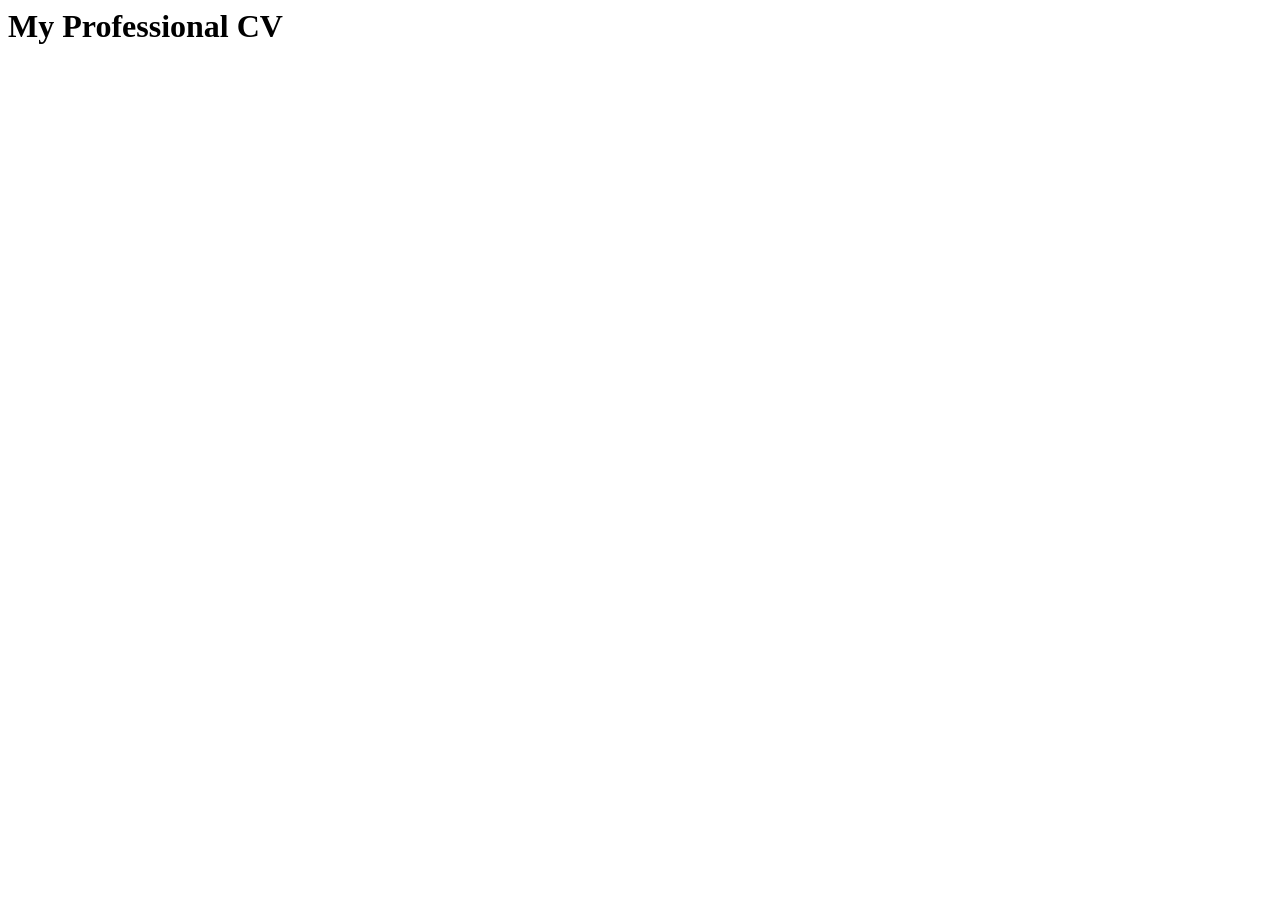
==== index.html @ e90fa94d "init: add index.html" ====
<!DOCTIPE html>
<html lang="en">
<head>
  <meta charset="UTF-8">
  <meta name="viewport" content="width=device-width, initial-scale=1.0">
  <title>RRSchool CV</title>
  <link rel="stylesheet" href="style.css">
</head> 
<body>
  <header>
    <h1>My Professional CV</h1>
  </header>
  <main>
    <p> </p>
  </main> 
</body>  
</html>
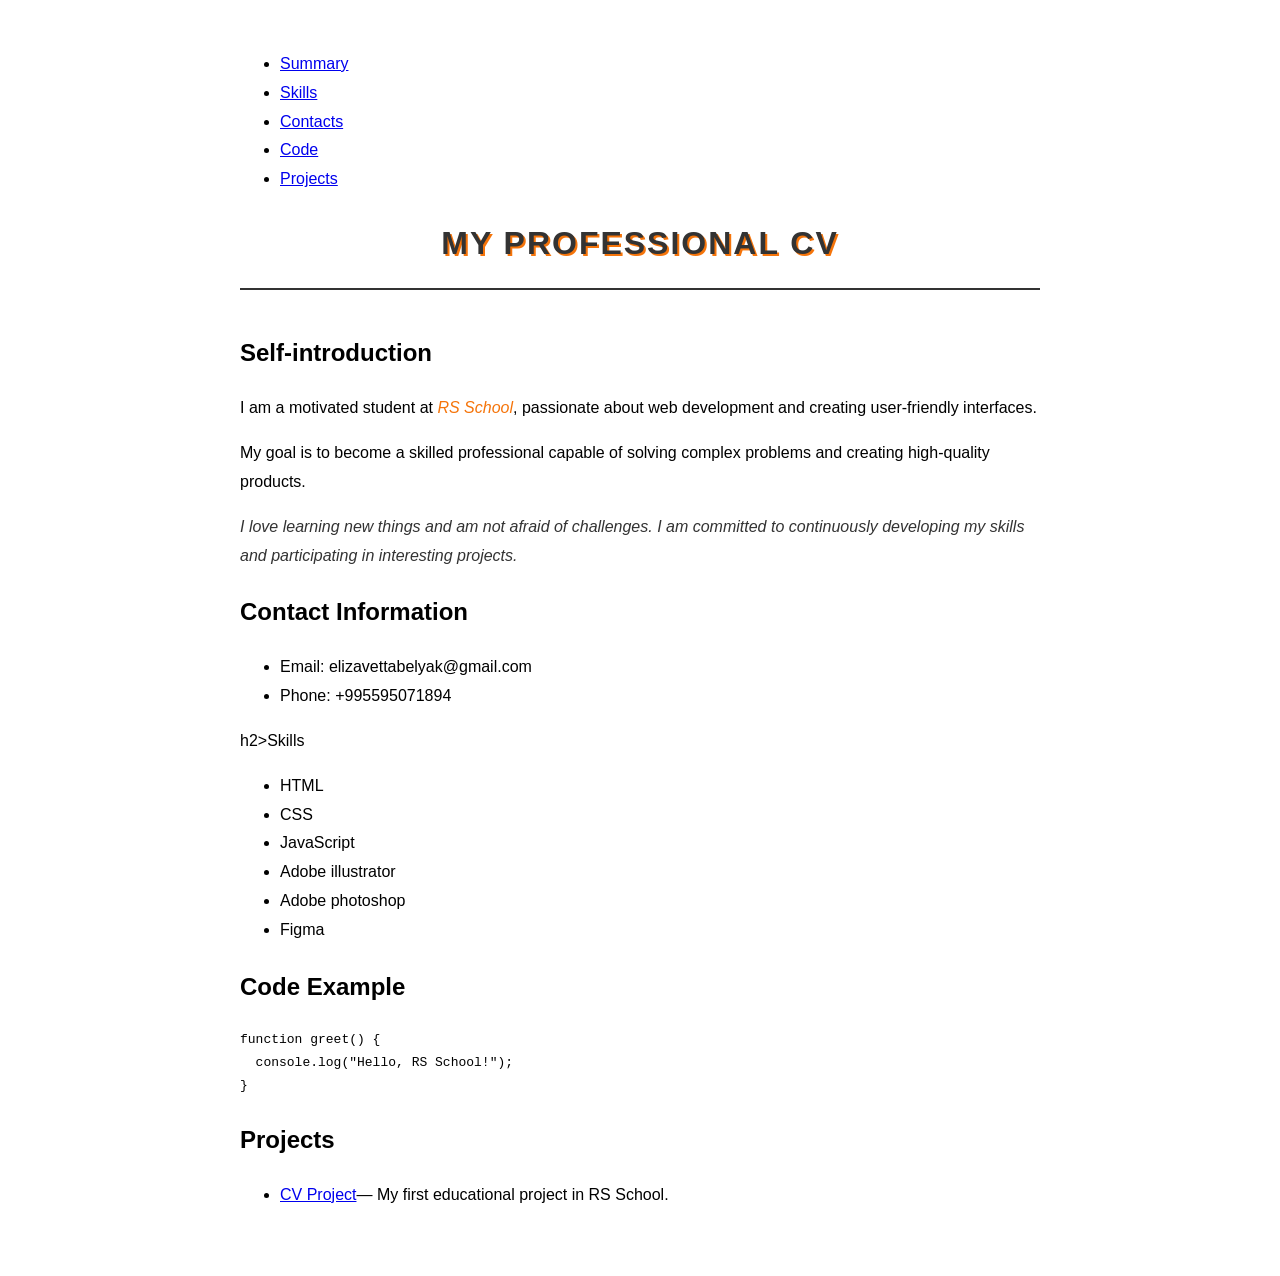
==== commit 41bb6b38: "refactor: fix code block and update About section" ====
--- a/index.html
+++ b/index.html
@@ -3,15 +3,68 @@
 <head>
   <meta charset="UTF-8">
   <meta name="viewport" content="width=device-width, initial-scale=1.0">
-  <title>RRSchool CV</title>
+  <title>CV - Elizaveta Belyak</title>
   <link rel="stylesheet" href="style.css">
 </head> 
+  
 <body>
   <header>
+    <nav>
+      <ul>
+        <li><a href="#summary">Summary</a></li>
+        <li><a href="#skills">Skills</a></li>
+        <li><a href="#contacts">Contacts</a></li>
+        <li><a href="#code">Code</a></li>
+        <li><a href="#projects">Projects</a></li>
+      </ul> 
+    </nav> 
     <h1>My Professional CV</h1>
+    <img src="">
   </header>
+  
   <main>
-    <p> </p>
+   <section id="summary">
+      <h2>Self-introduction</h2>
+      <p>I am a motivated student at <span class="highlight2">RS School</span>, passionate about web development and creating user-friendly interfaces.</p>
+      <p>My goal is to become a skilled professional capable of solving complex problems and creating high-quality products.</p>
+      <p><span class="highlight">I love learning new things and am not afraid of challenges. I am committed to continuously developing my skills and participating in interesting projects.</span></p>
+   </section>
+      
+   <section id="contacts">
+      <h2>Contact Information</h2>
+      <ul>
+        <li>Email: elizavettabelyak@gmail.com</li>
+        <li>Phone: +995595071894</li>
+      </ul>
+   </section>  
+
+   <section id="skills"> 
+      h2>Skills</h2>
+      <ul>
+        <li>HTML</li>
+        <li>CSS</li>
+        <li>JavaScript</li>
+        <li>Adobe illustrator</li>
+        <li>Adobe photoshop</li>
+        <li>Figma</li>
+      </ul>  
+   </section> 
+    
+   <section id="code">
+     <h2>Code Example</h2>
+          <pre><code>function greet() {
+  console.log("Hello, RS School!");
+}</code></pre>
+   </section>
+
+   <section id="projects"> 
+     <h2>Projects</h2>
+     <ul>
+       <li><a href="https://github.com/elizaveta-belyak/rsschool-cv">CV Project</a>— My first educational project in RS School.</li>
+     </ul>
+   </section>
   </main> 
+  <footer>
+  </footer> 
 </body>  
 </html>
--- a/style.css
+++ b/style.css
@@ -0,0 +1,29 @@
+body {
+  background-color: #ffffff;
+  color: #000000;
+  font-family: 'Arial', sans-serif;
+  line-height: 1.8;
+  padding: 50px;
+  max-width: 800px;
+  margin: 0 auto;
+}
+
+h1 {
+  color: #333333;
+  text-align: center;
+  text-transform: uppercase;
+  letter-spacing: 2px;
+  text-shadow: 2px 2px 0px #f5740a;
+  border-bottom: 2px solid #333333;
+  padding-bottom: 15px;
+}
+
+.highlight {
+  color: #333333;
+  font-style: italic;
+}
+
+.highlight2 {
+  color: #f5740a;
+  font-style: italic;
+}
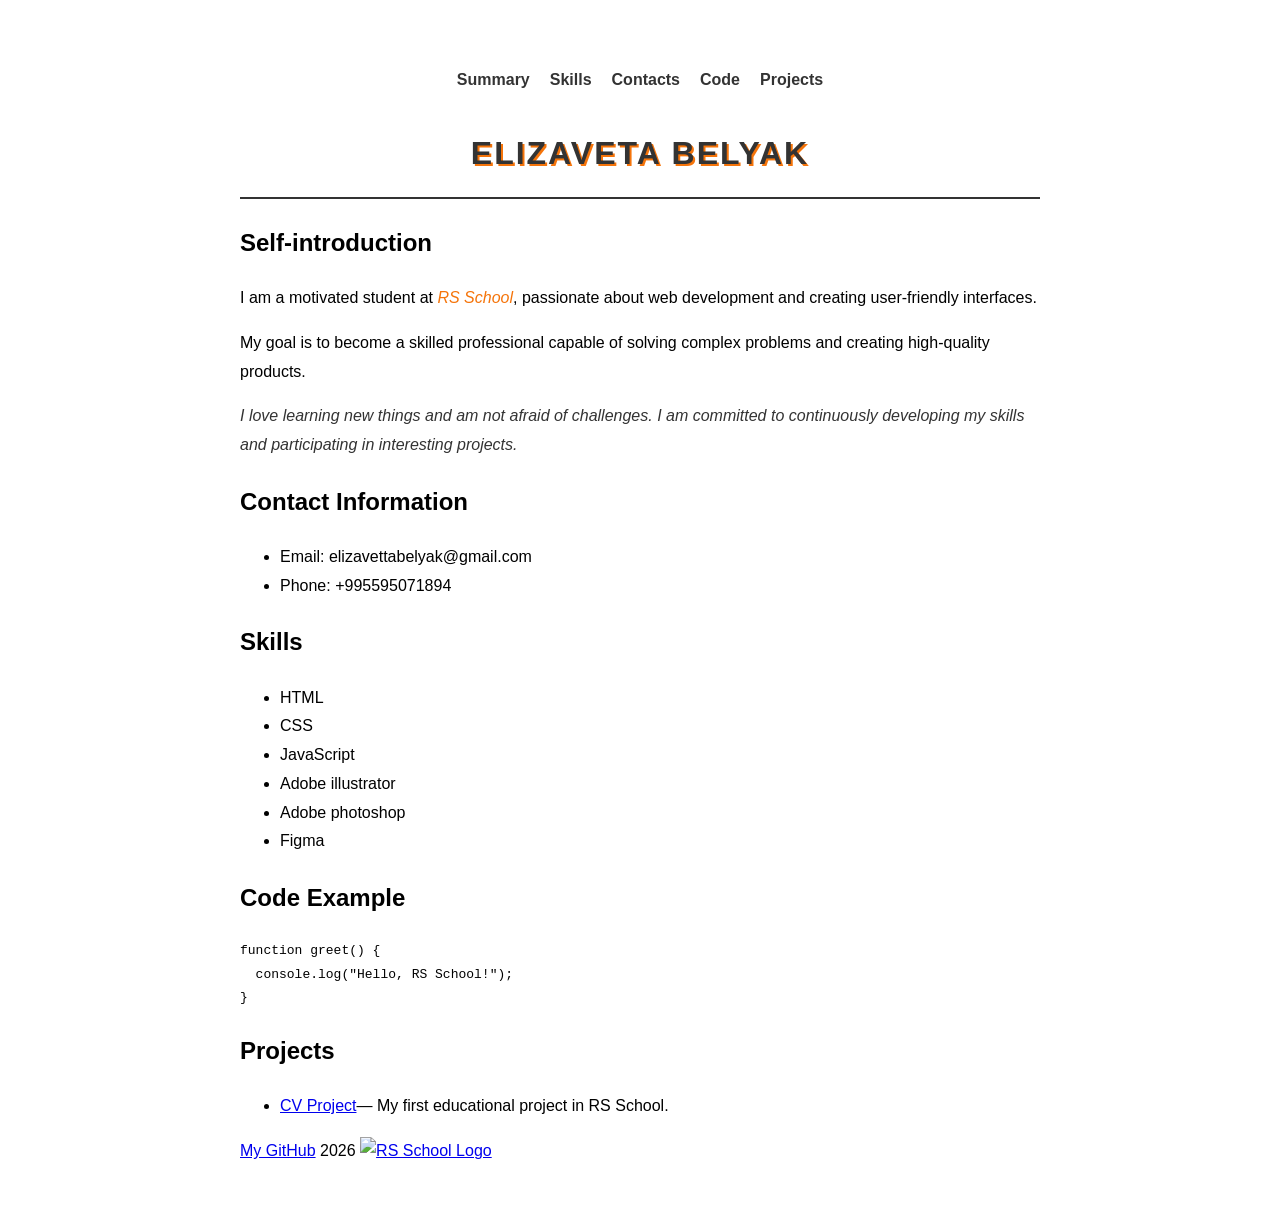
==== commit b56eb9ec: "feat: add main content and semantic tags" ====
--- a/index.html
+++ b/index.html
@@ -1,4 +1,4 @@
-<!DOCTIPE html>
+<!DOCTYPE html>
 <html lang="en">
 <head>
   <meta charset="UTF-8">
@@ -18,8 +18,7 @@
         <li><a href="#projects">Projects</a></li>
       </ul> 
     </nav> 
-    <h1>My Professional CV</h1>
-    <img src="">
+    <h1>Elizaveta Belyak</h1>
   </header>
   
   <main>
@@ -39,7 +38,7 @@
    </section>  
 
    <section id="skills"> 
-      h2>Skills</h2>
+      <h2>Skills</h2>
       <ul>
         <li>HTML</li>
         <li>CSS</li>
@@ -51,11 +50,11 @@
    </section> 
     
    <section id="code">
-     <h2>Code Example</h2>
-          <pre><code>function greet() {
+    <h2>Code Example</h2>
+    <pre><code>function greet() {
   console.log("Hello, RS School!");
 }</code></pre>
-   </section>
+  </section>
 
    <section id="projects"> 
      <h2>Projects</h2>
@@ -65,6 +64,13 @@
    </section>
   </main> 
   <footer>
+    <div class="footer-content">
+       <a href="https://github.com/elizaveta-belyak" target="_blank">My GitHub</a>
+       <span>2026</span>
+       <a href="https://rs.school/courses/html-css-js-basics" target="_blank">
+       <img src="https://rs.school/images/rs_school_js.svg" alt="RS School Logo" width="50">
+       </a>
+    </div>
   </footer> 
 </body>  
 </html>
--- a/style.css
+++ b/style.css
@@ -27,3 +27,22 @@
   color: #f5740a;
   font-style: italic;
 }
+
+nav ul {
+  list-style: none;
+  padding: 0;
+  display: flex;
+  justify-content: center;
+  gap: 20px;
+  margin-bottom: 30px;
+}
+
+nav a {
+  text-decoration: none;
+  color: #333333;
+  font-weight: bold;
+}
+
+nav a:hover {
+  color: #f5740a;
+}
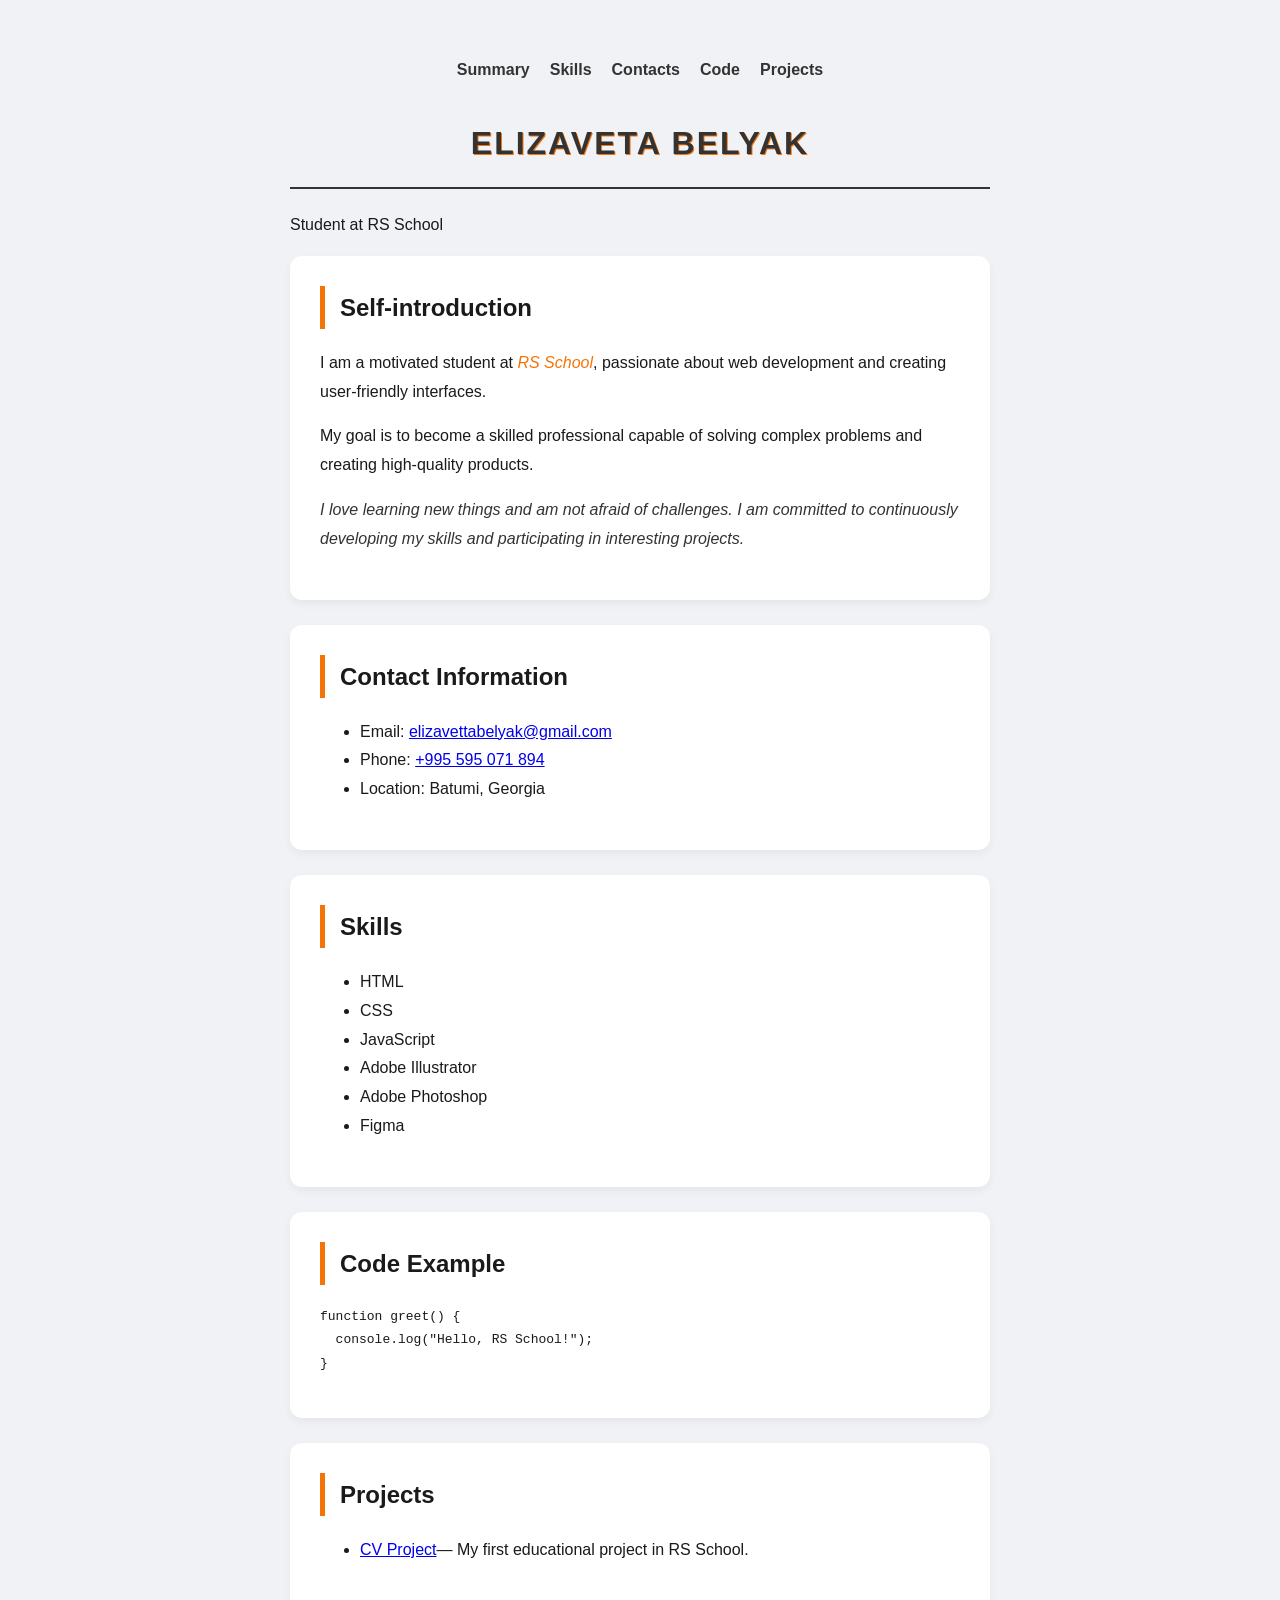
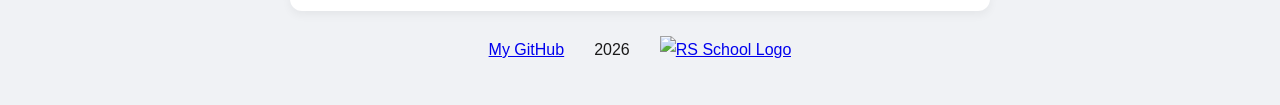
==== commit ed3f3f41: "feat: final polished version of CV" ====
--- a/index.html
+++ b/index.html
@@ -6,7 +6,7 @@
   <title>CV - Elizaveta Belyak</title>
   <link rel="stylesheet" href="style.css">
 </head> 
-  
+
 <body>
   <header>
     <nav>
@@ -19,6 +19,7 @@
       </ul> 
     </nav> 
     <h1>Elizaveta Belyak</h1>
+    <p>Student at RS School</p>
   </header>
   
   <main>
@@ -28,12 +29,13 @@
       <p>My goal is to become a skilled professional capable of solving complex problems and creating high-quality products.</p>
       <p><span class="highlight">I love learning new things and am not afraid of challenges. I am committed to continuously developing my skills and participating in interesting projects.</span></p>
    </section>
-      
+  
    <section id="contacts">
       <h2>Contact Information</h2>
       <ul>
-        <li>Email: elizavettabelyak@gmail.com</li>
-        <li>Phone: +995595071894</li>
+        <li>Email: <a href="mailto:elizavettabelyak@gmail.com">elizavettabelyak@gmail.com</a></li>
+        <li>Phone: <a href="tel:+995595071894">+995 595 071 894</a></li>
+        <li>Location: Batumi, Georgia</li>
       </ul>
    </section>  
 
@@ -43,12 +45,12 @@
         <li>HTML</li>
         <li>CSS</li>
         <li>JavaScript</li>
-        <li>Adobe illustrator</li>
-        <li>Adobe photoshop</li>
+        <li>Adobe Illustrator</li>
+        <li>Adobe Photoshop</li>
         <li>Figma</li>
       </ul>  
    </section> 
-    
+
    <section id="code">
     <h2>Code Example</h2>
     <pre><code>function greet() {
@@ -59,7 +61,7 @@
    <section id="projects"> 
      <h2>Projects</h2>
      <ul>
-       <li><a href="https://github.com/elizaveta-belyak/rsschool-cv">CV Project</a>— My first educational project in RS School.</li>
+       <li><a href="https://github.com/elizaveta-belyak/rsschool-cv" target="_blank">CV Project</a>— My first educational project in RS School.</li>
      </ul>
    </section>
   </main> 
--- a/style.css
+++ b/style.css
@@ -1,22 +1,36 @@
 body {
-  background-color: #ffffff;
-  color: #000000;
+  background-color: #f0f2f5;
+  color: #1a1a1a;
   font-family: 'Arial', sans-serif;
   line-height: 1.8;
-  padding: 50px;
-  max-width: 800px;
+  padding: 40px 20px;
+  max-width: 700px;
   margin: 0 auto;
 }
+
+section {
+  background-color: #ffffff;
+  padding: 30px;
+  margin-bottom: 25px;
+  border-radius: 12px;
+  box-shadow: 0 4px 10px rgba(0, 0, 0, 0.05);
+}  
 
 h1 {
   color: #333333;
   text-align: center;
   text-transform: uppercase;
   letter-spacing: 2px;
-  text-shadow: 2px 2px 0px #f5740a;
+  text-shadow: 1px 1px 0px #f5740a;
   border-bottom: 2px solid #333333;
   padding-bottom: 15px;
 }
+
+h2 {
+  border-left: 5px solid #f5740a;
+  padding-left: 15px;
+  margin-top: 0;
+} 
 
 .highlight {
   color: #333333;
@@ -27,6 +41,18 @@
   color: #f5740a;
   font-style: italic;
 }
+
+.footer-content {
+  display: flex;
+  align-items: center;
+  justify-content: center;
+  gap: 30px;
+}
+
+.footer-content img {
+  width: 50px;
+  height: auto;
+}  
 
 nav ul {
   list-style: none;
@@ -41,6 +67,7 @@
   text-decoration: none;
   color: #333333;
   font-weight: bold;
+  transition: 0.3s;
 }
 
 nav a:hover {
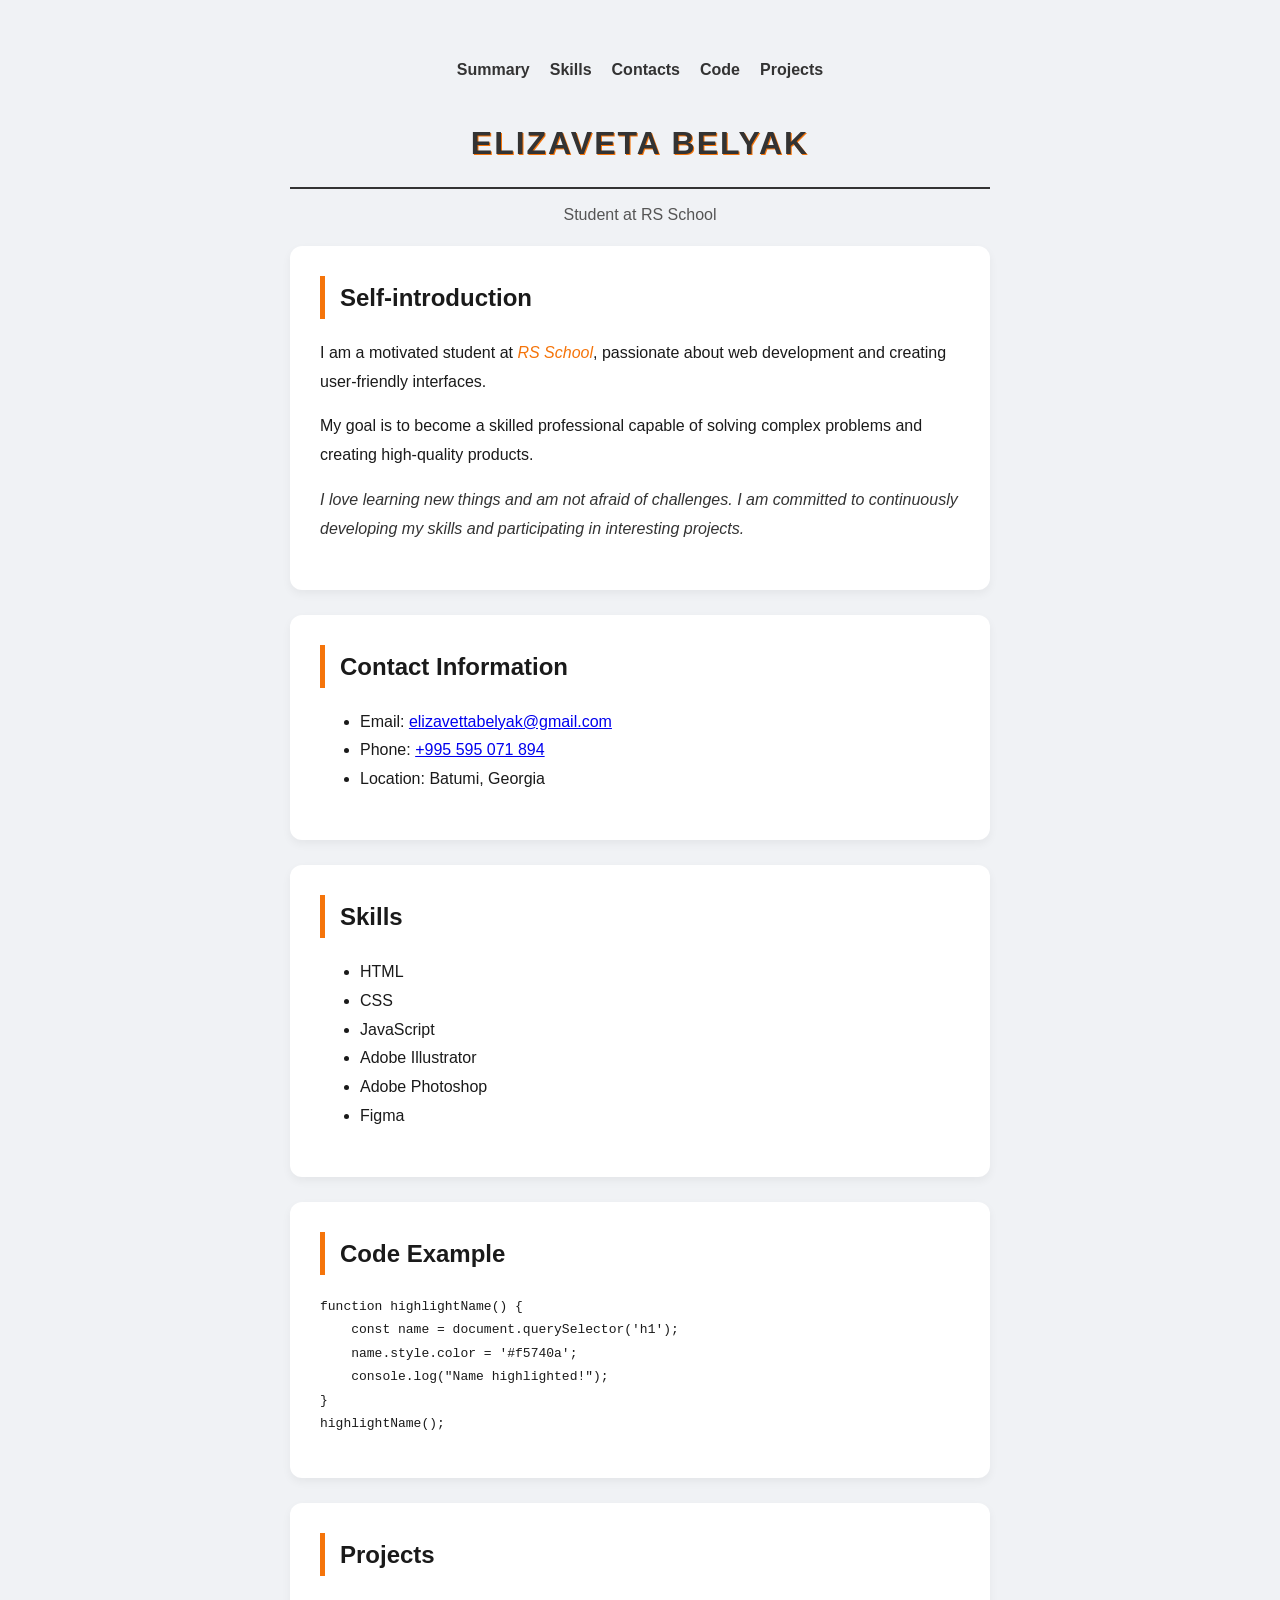
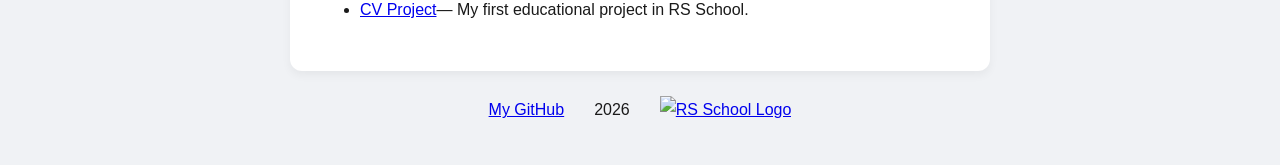
==== commit 3fa18eaa: "feat: update code example to js function and fix logo link" ====
--- a/index.html
+++ b/index.html
@@ -19,7 +19,7 @@
       </ul> 
     </nav> 
     <h1>Elizaveta Belyak</h1>
-    <p>Student at RS School</p>
+    <p>Student at RS School</p> </header>
   </header>
   
   <main>
@@ -53,10 +53,13 @@
 
    <section id="code">
     <h2>Code Example</h2>
-    <pre><code>function greet() {
-  console.log("Hello, RS School!");
-}</code></pre>
-  </section>
+    <pre><code>function highlightName() {
+    const name = document.querySelector('h1');
+    name.style.color = '#f5740a';
+    console.log("Name highlighted!");
+}
+highlightName();</code></pre>
+</section>
 
    <section id="projects"> 
      <h2>Projects</h2>
@@ -67,11 +70,11 @@
   </main> 
   <footer>
     <div class="footer-content">
-       <a href="https://github.com/elizaveta-belyak" target="_blank">My GitHub</a>
-       <span>2026</span>
-       <a href="https://rs.school/courses/html-css-js-basics" target="_blank">
-       <img src="https://rs.school/images/rs_school_js.svg" alt="RS School Logo" width="50">
-       </a>
+      <a href="https://github.com/elizaveta-belyak" target="_blank">My GitHub</a>
+      <span>2026</span>
+      <a href="https://rs.school/courses/html-css-js-basics" target="_blank">
+        <img src="https://rs.school/images/rs_school_js.svg" alt="RS School Logo" width="50">
+      </a>
     </div>
   </footer> 
 </body>  
--- a/style.css
+++ b/style.css
@@ -24,6 +24,12 @@
   text-shadow: 1px 1px 0px #f5740a;
   border-bottom: 2px solid #333333;
   padding-bottom: 15px;
+}
+
+header p {
+  text-align: center;
+  margin-top: -10px;
+  color: #555;
 }
 
 h2 {
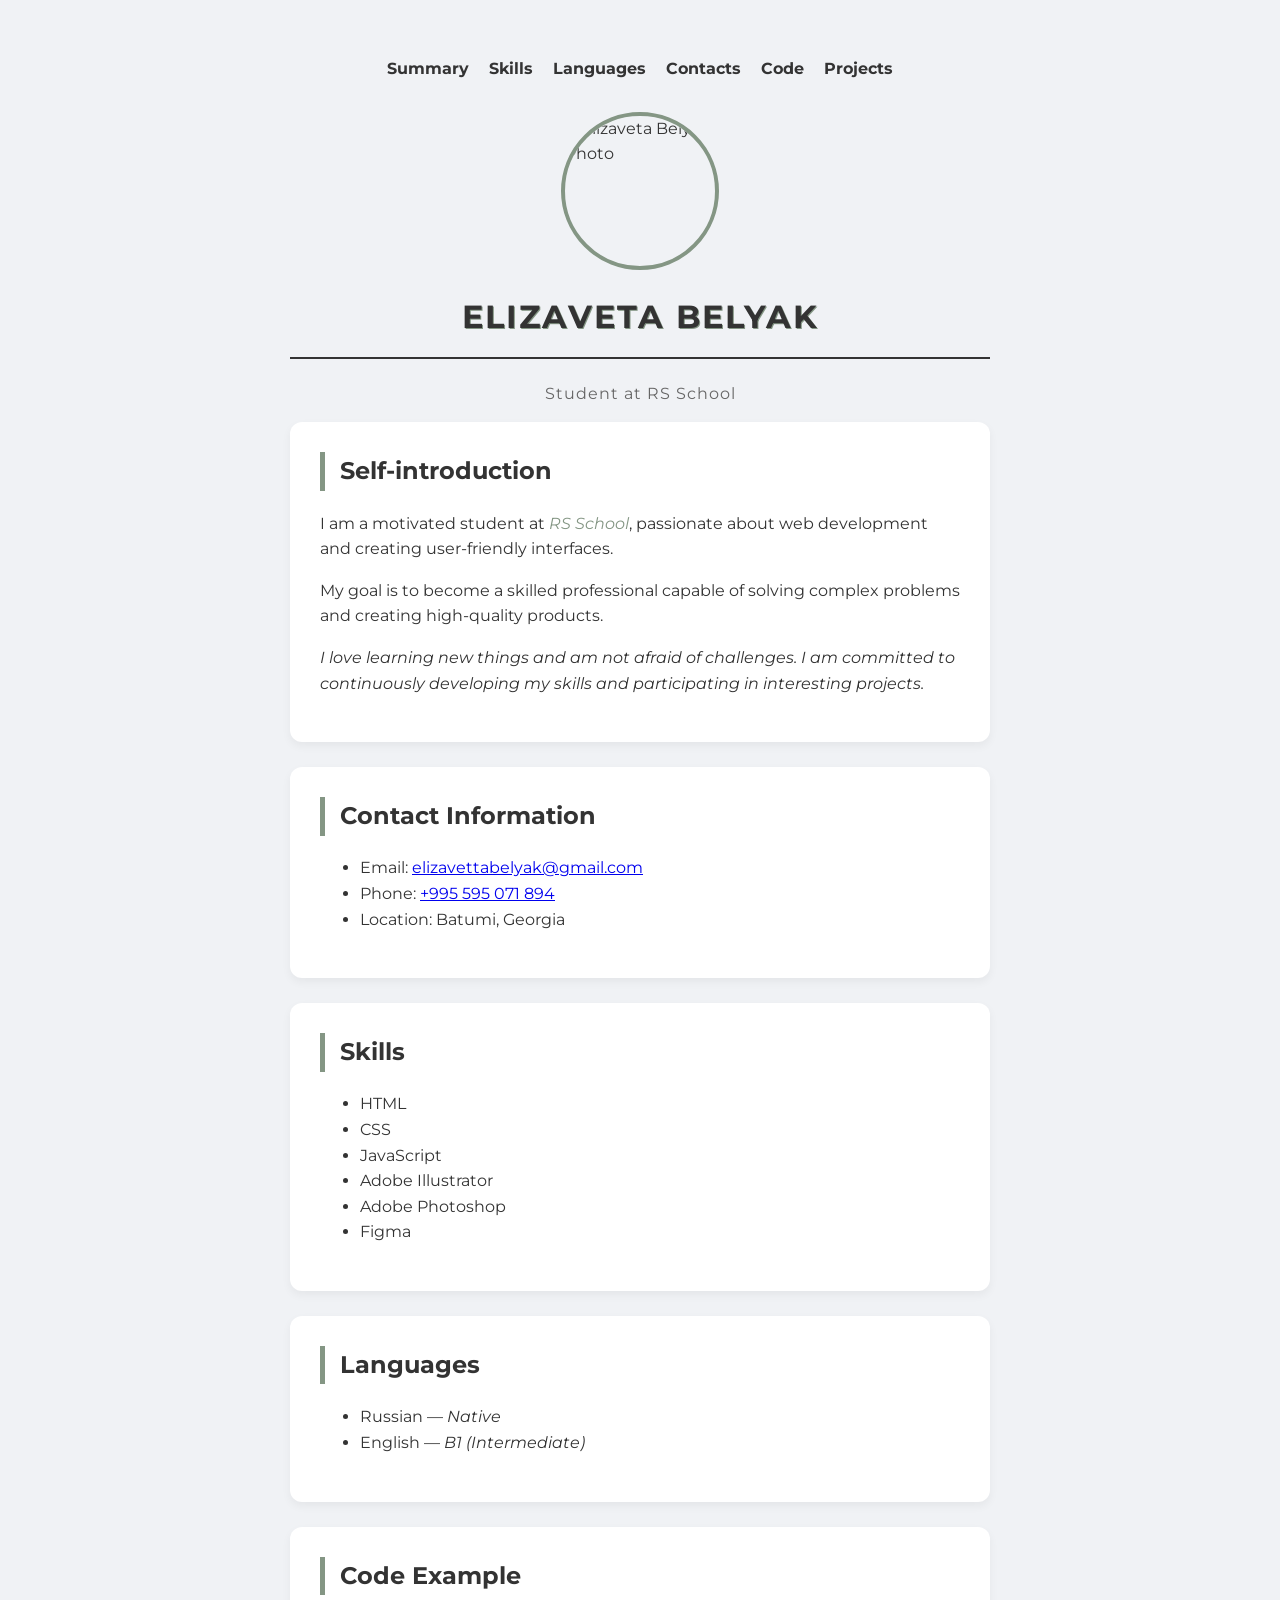
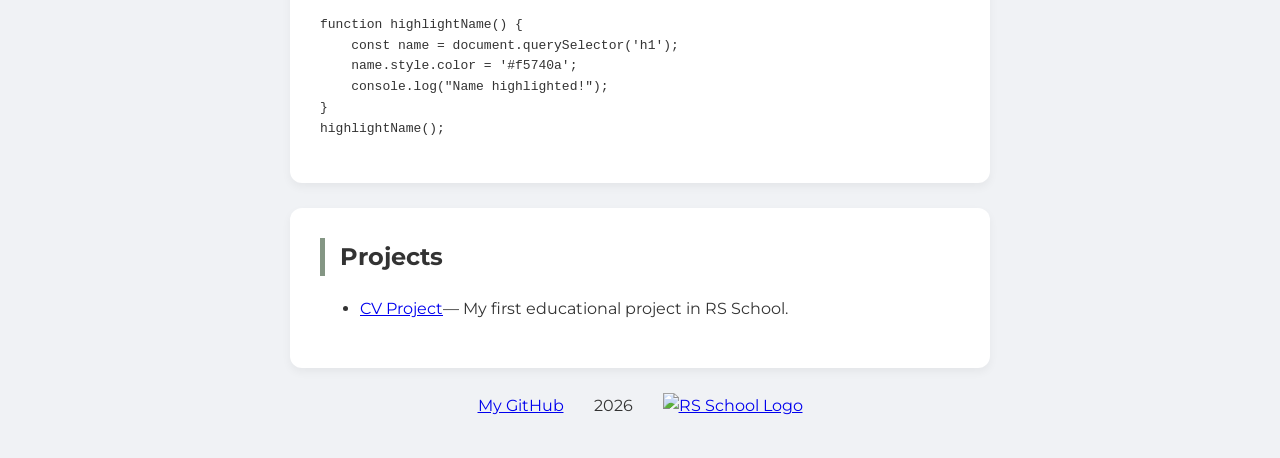
==== commit ce45a2d5: "feat: add photo, languages and fix header alignment" ====
--- a/index.html
+++ b/index.html
@@ -4,6 +4,7 @@
   <meta charset="UTF-8">
   <meta name="viewport" content="width=device-width, initial-scale=1.0">
   <title>CV - Elizaveta Belyak</title>
+  <link href="https://fonts.googleapis.com/css2?family=Montserrat:wght@400;700&display=swap" rel="stylesheet">
   <link rel="stylesheet" href="style.css">
 </head> 
 
@@ -13,13 +14,15 @@
       <ul>
         <li><a href="#summary">Summary</a></li>
         <li><a href="#skills">Skills</a></li>
+        <li><a href="#languages">Languages</a></li>
         <li><a href="#contacts">Contacts</a></li>
         <li><a href="#code">Code</a></li>
         <li><a href="#projects">Projects</a></li>
       </ul> 
     </nav> 
+    <img src="https://i.ibb.co/twdb3hM4/IMG-8692.jpg" alt="Elizaveta Belyak Photo" class="profile-photo">
     <h1>Elizaveta Belyak</h1>
-    <p>Student at RS School</p> </header>
+    <p>Student at RS School</p>
   </header>
   
   <main>
@@ -51,6 +54,14 @@
       </ul>  
    </section> 
 
+    <section id="languages">
+      <h2>Languages</h2>
+      <ul>
+        <li>Russian — <span class="highlight">Native</span></li>
+        <li>English — <span class="highlight">B1 (Intermediate)</span></li>
+      </ul>
+   </section>
+
    <section id="code">
     <h2>Code Example</h2>
     <pre><code>function highlightName() {
--- a/style.css
+++ b/style.css
@@ -1,8 +1,8 @@
 body {
   background-color: #f0f2f5;
-  color: #1a1a1a;
-  font-family: 'Arial', sans-serif;
-  line-height: 1.8;
+  color: #333;
+  font-family: 'Montserrat', sans-serif;
+  line-height: 1.6;
   padding: 40px 20px;
   max-width: 700px;
   margin: 0 auto;
@@ -21,19 +21,21 @@
   text-align: center;
   text-transform: uppercase;
   letter-spacing: 2px;
-  text-shadow: 1px 1px 0px #f5740a;
+  text-shadow: 1px 1px 0px #849684;
   border-bottom: 2px solid #333333;
   padding-bottom: 15px;
 }
 
 header p {
+  font-weight: 400;
+  letter-spacing: 1px;
   text-align: center;
-  margin-top: -10px;
-  color: #555;
+  margin-top: 0;
+  color: #666;
 }
 
 h2 {
-  border-left: 5px solid #f5740a;
+  border-left: 5px solid #849684;
   padding-left: 15px;
   margin-top: 0;
 } 
@@ -44,7 +46,7 @@
 }
 
 .highlight2 {
-  color: #f5740a;
+  color: #849684;
   font-style: italic;
 }
 
@@ -77,5 +79,15 @@
 }
 
 nav a:hover {
-  color: #f5740a;
+  color: #849684;
 }
+
+.profile-photo {
+  display: block;
+  margin: 20px auto;
+  width: 150px;
+  height: 150px;
+  object-fit: cover;
+  border-radius: 50%;
+  border: 4px solid #849684;
+}
